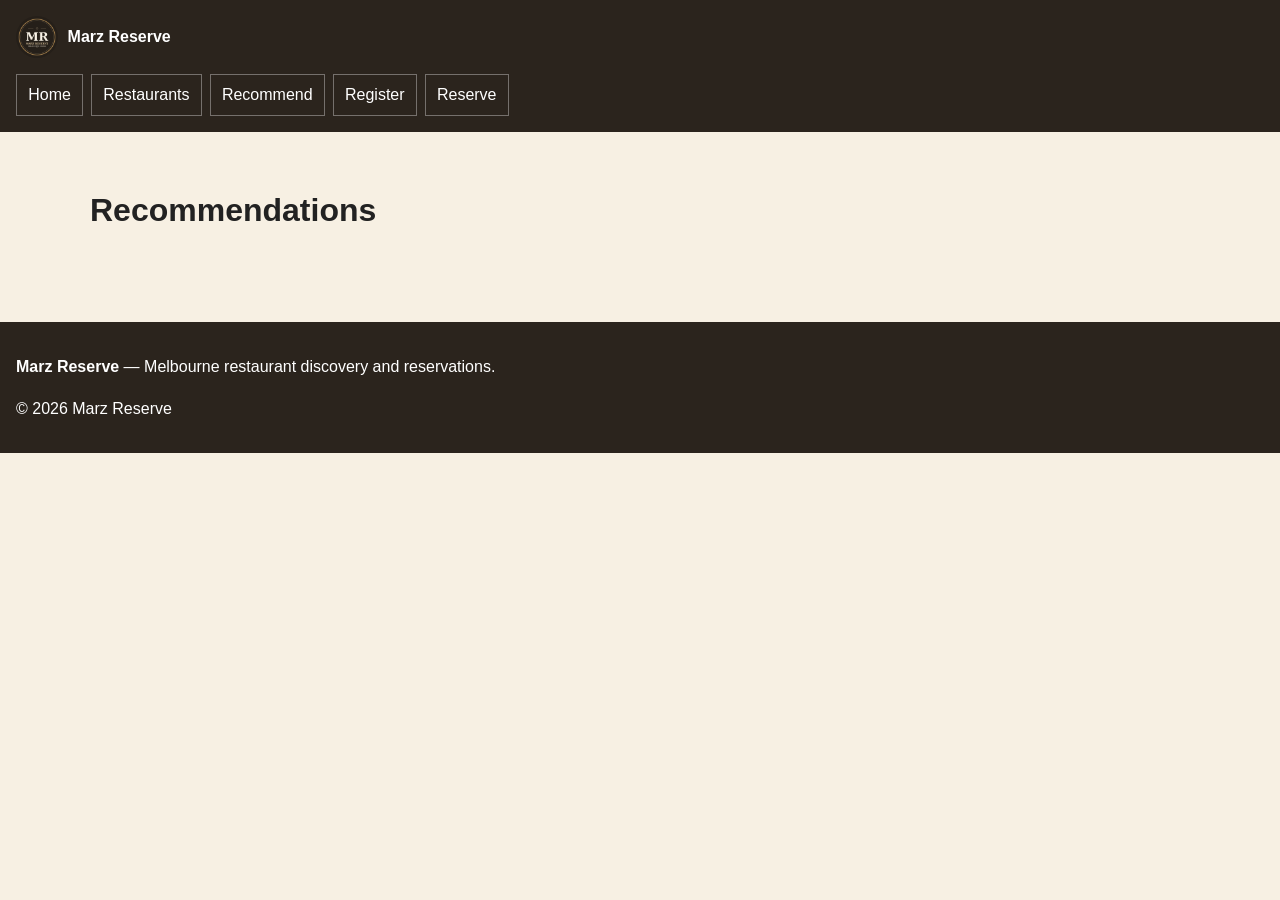
==== assignment2/recommend.html @ 9fd7fe4a "Set up website" ====
<!DOCTYPE html>
<html lang="en">
<head>
    <meta charset="UTF-8">
    <meta name="viewport" content="width=device-width, initial-scale=1.0">
    <title>Recommendations | Marz Reserve</title>
    <link rel="stylesheet" href="css/style.css">
    <script src="js/script.js" defer></script>
</head>
<body data-page="recommend">
    <header class="site-header">
        <a class="brand" href="index.html">
            <img src="images/logo.png" alt="Marz Reserve logo" class="brand-logo">
            <span class="brand-text">Marz Reserve</span>
        </a>
        <button class="nav-toggle" type="button" aria-expanded="false" aria-controls="site-nav">Menu</button>
        <nav id="site-nav" class="site-nav" aria-label="Main navigation">
            <a href="index.html" data-page="home">Home</a>
            <a href="restaurants.html" data-page="restaurants">Restaurants</a>
            <a href="recommend.html" data-page="recommend">Recommend</a>
            <a href="register.html" data-page="register">Register</a>
            <a href="reservation.html" data-page="reservation">Reserve</a>
        </nav>
    </header>
    <main class="section-shell page-hero"><h1>Recommendations</h1></main>
    <footer class="site-footer">
        <p><strong>Marz Reserve</strong> — Melbourne restaurant discovery and reservations.</p>
        <p>© 2026 Marz Reserve</p>
    </footer>
</body>
</html>
---- assignment2/css/style.css ----
* { box-sizing: border-box; }
body { margin: 0; font-family: Arial, sans-serif; line-height: 1.6; color: #222; background: #f7f0e3; }
img { max-width: 100%; display: block; }
a { color: inherit; }
.site-header { background: #2b241d; color: white; padding: 1rem; }
.brand { display: flex; align-items: center; gap: .6rem; color: white; text-decoration: none; font-weight: bold; }
.brand-logo { width: 42px; height: 42px; border-radius: 50%; }
.site-nav { display: flex; flex-wrap: wrap; gap: .5rem; margin-top: 1rem; }
.site-nav a { color: white; text-decoration: none; padding: .45rem .7rem; border: 1px solid rgba(255,255,255,.35); }
.site-nav a:hover, .site-nav a.active { background: #8b6a3f; }
.nav-toggle { display: none; }
.section-shell { width: min(1100px, calc(100% - 32px)); margin: auto; }
.page-hero, .hero { padding: 2rem 0; }
.container { display: flex; gap: 1rem; align-items: flex-start; }
main { flex: 3; }
aside { flex: 1; }
.card, .info-card, .restaurant-card, .lux-form, .recommend-results { background: #fffaf0; border: 1px solid #d9c6a6; padding: 1rem; margin-bottom: 1rem; }
.button { display: inline-block; background: #2b241d; color: white; padding: .55rem .9rem; text-decoration: none; border: 0; cursor: pointer; }
.button-outline { background: white; color: #2b241d; border: 1px solid #2b241d; }
.site-footer { margin-top: 2rem; padding: 1rem; background: #2b241d; color: white; }
@media (max-width: 767px) { .container, .site-nav { display: block; } .site-nav a { display: block; margin-top: .35rem; } }
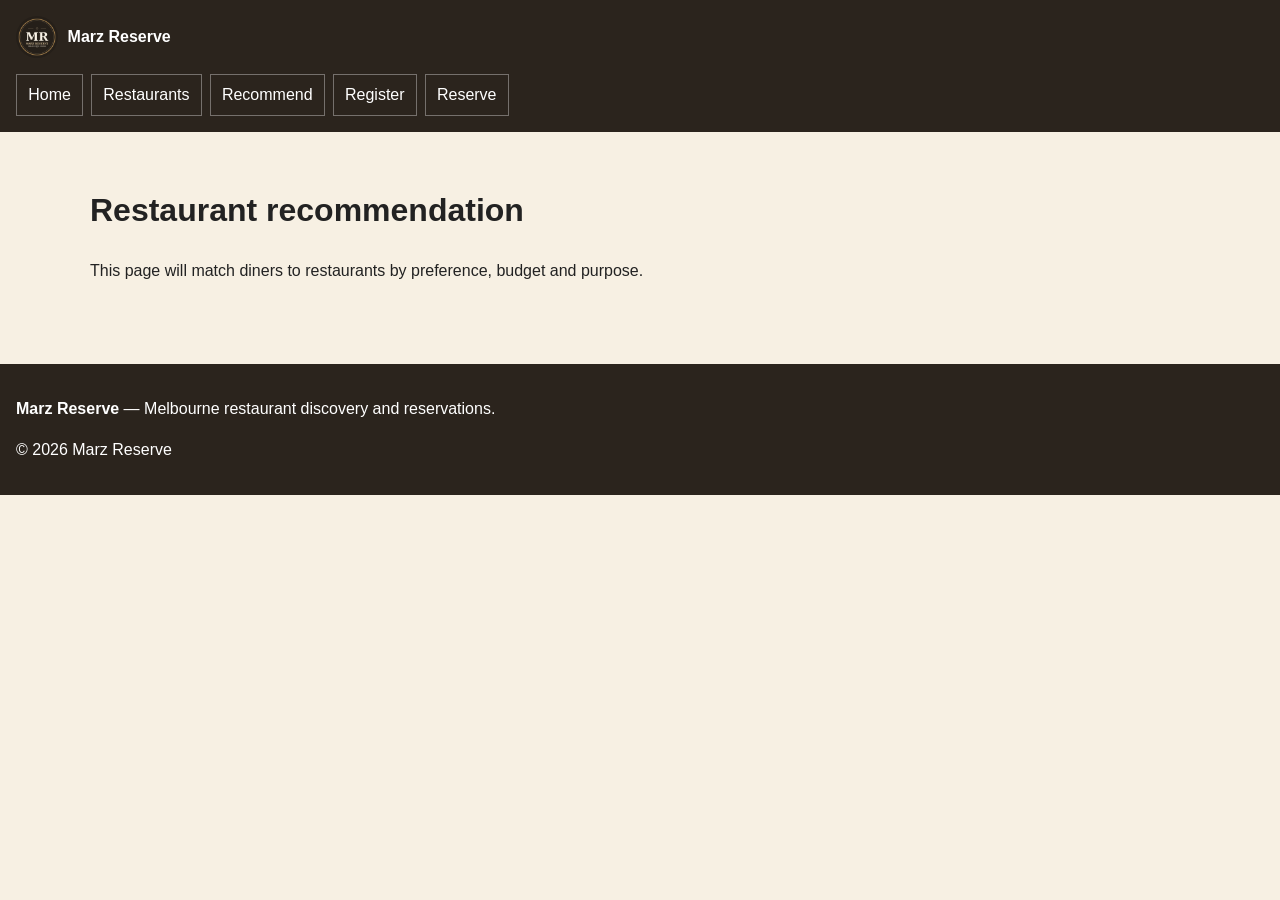
==== commit 191250c1: "Add restaurant pages" ====
--- a/assignment2/recommend.html
+++ b/assignment2/recommend.html
@@ -22,7 +22,7 @@
             <a href="reservation.html" data-page="reservation">Reserve</a>
         </nav>
     </header>
-    <main class="section-shell page-hero"><h1>Recommendations</h1></main>
+    <main class="section-shell page-hero"><h1>Restaurant recommendation</h1><p>This page will match diners to restaurants by preference, budget and purpose.</p></main>
     <footer class="site-footer">
         <p><strong>Marz Reserve</strong> — Melbourne restaurant discovery and reservations.</p>
         <p>© 2026 Marz Reserve</p>
--- a/assignment2/css/style.css
+++ b/assignment2/css/style.css
@@ -19,3 +19,11 @@
 .button-outline { background: white; color: #2b241d; border: 1px solid #2b241d; }
 .site-footer { margin-top: 2rem; padding: 1rem; background: #2b241d; color: white; }
 @media (max-width: 767px) { .container, .site-nav { display: block; } .site-nav a { display: block; margin-top: .35rem; } }
+
+.restaurant-grid, .intro-grid { display: grid; grid-template-columns: repeat(2, minmax(0, 1fr)); gap: 1rem; }
+.restaurant-card { border-radius: 14px; overflow: hidden; }
+.card-image-wrap img { width: 100%; height: 220px; object-fit: cover; }
+.price-pill { display: inline-block; background: #2b241d; color: white; padding: .3rem .55rem; margin-top: .5rem; }
+.dish-list { padding-left: 1.2rem; }
+.deposit { font-weight: bold; }
+@media (max-width: 767px) { .restaurant-grid, .intro-grid { grid-template-columns: 1fr; } }
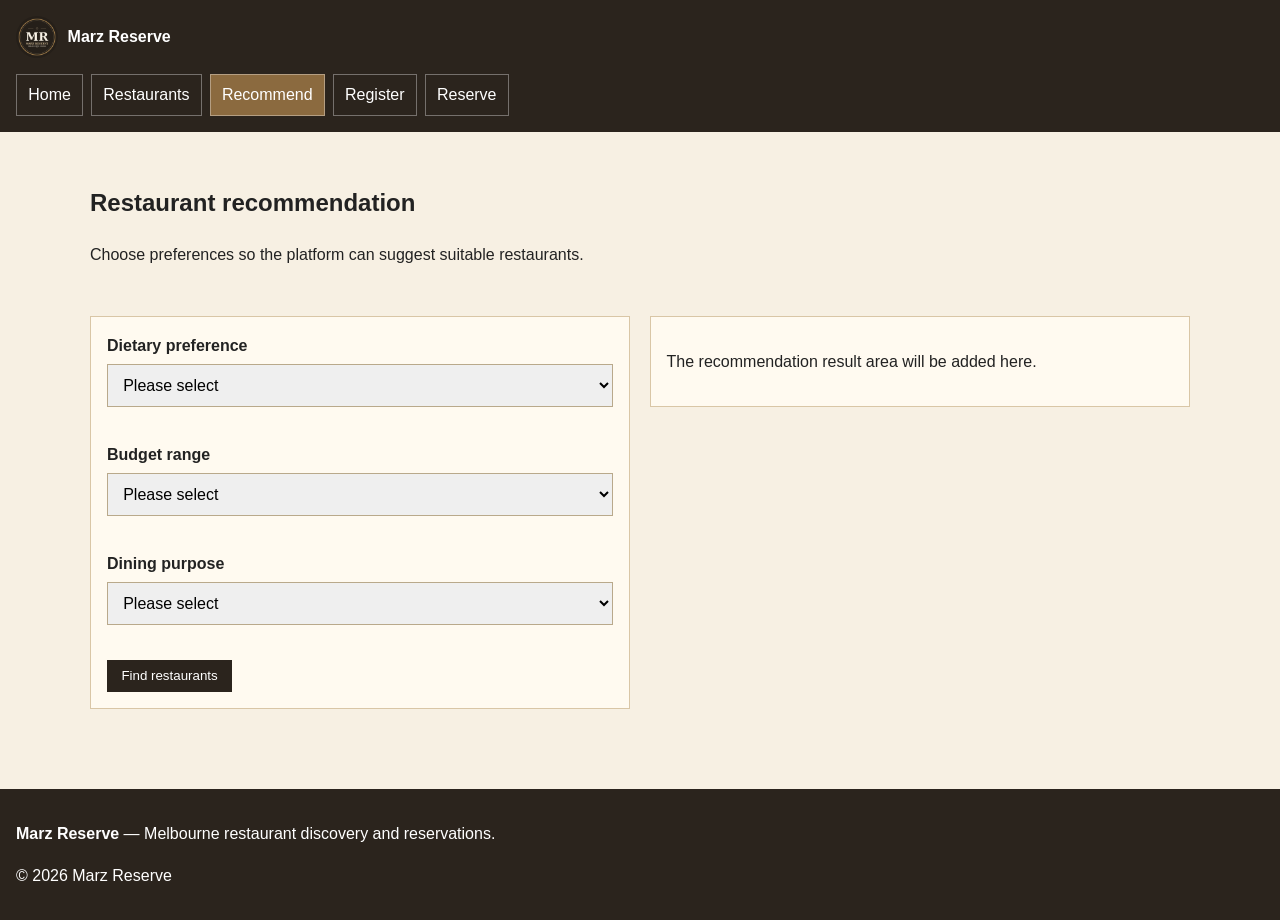
==== commit 0cdf575c: "Add booking forms" ====
--- a/assignment2/recommend.html
+++ b/assignment2/recommend.html
@@ -22,7 +22,51 @@
             <a href="reservation.html" data-page="reservation">Reserve</a>
         </nav>
     </header>
-    <main class="section-shell page-hero"><h1>Restaurant recommendation</h1><p>This page will match diners to restaurants by preference, budget and purpose.</p></main>
+    <main>
+        <section class="section-shell page-hero">
+            <h1>Restaurant recommendation</h1>
+            <p>Choose preferences so the platform can suggest suitable restaurants.</p>
+        </section>
+        <section class="section-shell form-layout">
+            <form id="recommendation-form" class="lux-form">
+                <div class="form-group">
+                    <label for="dietaryPreference">Dietary preference</label>
+                    <select id="dietaryPreference" name="dietaryPreference">
+                        <option value="">Please select</option>
+                        <option value="none">None</option>
+                        <option value="vegan">Vegan</option>
+                        <option value="vegetarian">Vegetarian</option>
+                        <option value="halal-friendly">Halal-friendly</option>
+                        <option value="gluten-free">Gluten-free</option>
+                    </select>
+                    <span id="dietaryPreference-error" class="error-message"></span>
+                </div>
+                <div class="form-group">
+                    <label for="budgetRange">Budget range</label>
+                    <select id="budgetRange" name="budgetRange">
+                        <option value="">Please select</option>
+                        <option value="low">Lower budget</option>
+                        <option value="mid">Mid range</option>
+                        <option value="luxury">Luxury</option>
+                    </select>
+                    <span id="budgetRange-error" class="error-message"></span>
+                </div>
+                <div class="form-group">
+                    <label for="diningPurpose">Dining purpose</label>
+                    <select id="diningPurpose" name="diningPurpose">
+                        <option value="">Please select</option>
+                        <option value="family">Family</option>
+                        <option value="date">Date</option>
+                        <option value="business">Business</option>
+                        <option value="celebration">Celebration</option>
+                    </select>
+                    <span id="diningPurpose-error" class="error-message"></span>
+                </div>
+                <button class="button" type="submit">Find restaurants</button>
+            </form>
+            <div class="recommend-results"><p>The recommendation result area will be added here.</p></div>
+        </section>
+    </main>
     <footer class="site-footer">
         <p><strong>Marz Reserve</strong> — Melbourne restaurant discovery and reservations.</p>
         <p>© 2026 Marz Reserve</p>
--- a/assignment2/css/style.css
+++ b/assignment2/css/style.css
@@ -27,3 +27,14 @@
 .dish-list { padding-left: 1.2rem; }
 .deposit { font-weight: bold; }
 @media (max-width: 767px) { .restaurant-grid, .intro-grid { grid-template-columns: 1fr; } }
+
+.form-layout { display: grid; grid-template-columns: 1fr 1fr; gap: 1.2rem; align-items: start; padding-bottom: 2rem; }
+.form-grid { display: grid; grid-template-columns: 1fr 1fr; gap: 1rem; }
+.form-group, .textinput { display: flex; flex-direction: column; gap: .35rem; margin-bottom: .8rem; }
+label, legend { font-weight: bold; }
+input, select, textarea { padding: .7rem; border: 1px solid #b9a98b; font: inherit; }
+fieldset { border: 1px solid #d9c6a6; margin: 0 0 1rem; }
+.fieldset-group label { margin-right: 1rem; }
+.error-message { color: #9b1d2d; font-weight: bold; min-height: 1rem; }
+.hidden { display: none; }
+@media (max-width: 900px) { .form-layout, .form-grid { grid-template-columns: 1fr; } }
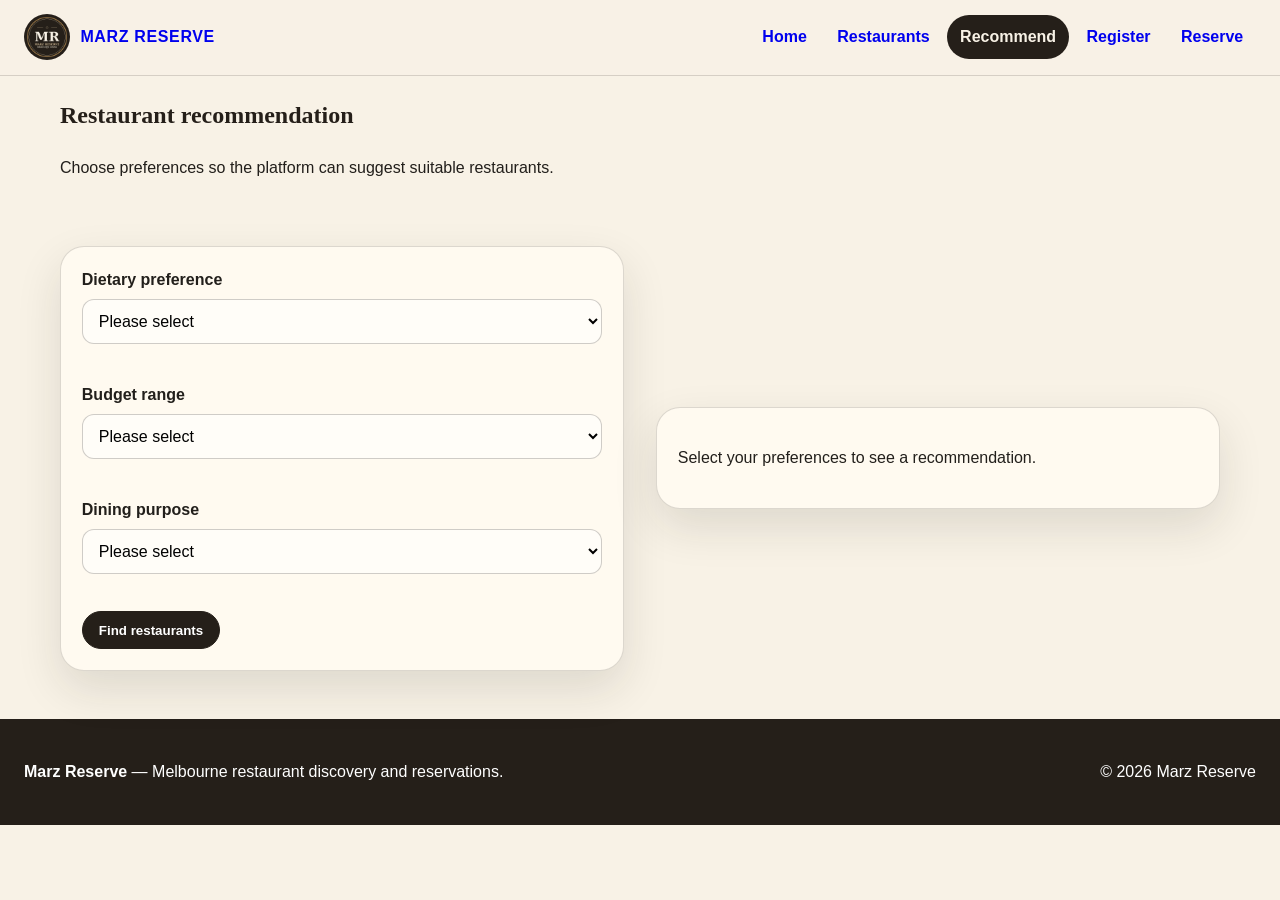
==== commit ab7b51a1: "Update page behaviour" ====
--- a/assignment2/recommend.html
+++ b/assignment2/recommend.html
@@ -64,7 +64,7 @@
                 </div>
                 <button class="button" type="submit">Find restaurants</button>
             </form>
-            <div class="recommend-results"><p>The recommendation result area will be added here.</p></div>
+            <div id="recommendation-results" class="recommend-results"><p>Select your preferences to see a recommendation.</p></div>
         </section>
     </main>
     <footer class="site-footer">
--- a/assignment2/css/style.css
+++ b/assignment2/css/style.css
@@ -1,40 +1,34 @@
+:root { --dark:#251f19; --paper:#fffaf0; --cream:#f8f2e6; --gold:#b48c53; --line:rgba(37,31,25,.16); --wine:#6f2634; }
 * { box-sizing: border-box; }
-body { margin: 0; font-family: Arial, sans-serif; line-height: 1.6; color: #222; background: #f7f0e3; }
-img { max-width: 100%; display: block; }
-a { color: inherit; }
-.site-header { background: #2b241d; color: white; padding: 1rem; }
-.brand { display: flex; align-items: center; gap: .6rem; color: white; text-decoration: none; font-weight: bold; }
-.brand-logo { width: 42px; height: 42px; border-radius: 50%; }
-.site-nav { display: flex; flex-wrap: wrap; gap: .5rem; margin-top: 1rem; }
-.site-nav a { color: white; text-decoration: none; padding: .45rem .7rem; border: 1px solid rgba(255,255,255,.35); }
-.site-nav a:hover, .site-nav a.active { background: #8b6a3f; }
-.nav-toggle { display: none; }
-.section-shell { width: min(1100px, calc(100% - 32px)); margin: auto; }
-.page-hero, .hero { padding: 2rem 0; }
-.container { display: flex; gap: 1rem; align-items: flex-start; }
-main { flex: 3; }
-aside { flex: 1; }
-.card, .info-card, .restaurant-card, .lux-form, .recommend-results { background: #fffaf0; border: 1px solid #d9c6a6; padding: 1rem; margin-bottom: 1rem; }
-.button { display: inline-block; background: #2b241d; color: white; padding: .55rem .9rem; text-decoration: none; border: 0; cursor: pointer; }
-.button-outline { background: white; color: #2b241d; border: 1px solid #2b241d; }
-.site-footer { margin-top: 2rem; padding: 1rem; background: #2b241d; color: white; }
-@media (max-width: 767px) { .container, .site-nav { display: block; } .site-nav a { display: block; margin-top: .35rem; } }
-
-.restaurant-grid, .intro-grid { display: grid; grid-template-columns: repeat(2, minmax(0, 1fr)); gap: 1rem; }
-.restaurant-card { border-radius: 14px; overflow: hidden; }
-.card-image-wrap img { width: 100%; height: 220px; object-fit: cover; }
-.price-pill { display: inline-block; background: #2b241d; color: white; padding: .3rem .55rem; margin-top: .5rem; }
-.dish-list { padding-left: 1.2rem; }
-.deposit { font-weight: bold; }
-@media (max-width: 767px) { .restaurant-grid, .intro-grid { grid-template-columns: 1fr; } }
-
-.form-layout { display: grid; grid-template-columns: 1fr 1fr; gap: 1.2rem; align-items: start; padding-bottom: 2rem; }
-.form-grid { display: grid; grid-template-columns: 1fr 1fr; gap: 1rem; }
-.form-group, .textinput { display: flex; flex-direction: column; gap: .35rem; margin-bottom: .8rem; }
-label, legend { font-weight: bold; }
-input, select, textarea { padding: .7rem; border: 1px solid #b9a98b; font: inherit; }
-fieldset { border: 1px solid #d9c6a6; margin: 0 0 1rem; }
-.fieldset-group label { margin-right: 1rem; }
-.error-message { color: #9b1d2d; font-weight: bold; min-height: 1rem; }
-.hidden { display: none; }
-@media (max-width: 900px) { .form-layout, .form-grid { grid-template-columns: 1fr; } }
+body { margin:0; font-family:"Segoe UI", Arial, sans-serif; line-height:1.65; background:var(--cream); color:#221f1b; }
+img { max-width:100%; display:block; }
+h1,h2,h3 { font-family: Georgia, serif; color:var(--dark); }
+.section-shell { width:min(1160px, calc(100% - 40px)); margin:auto; }
+.site-header { position:sticky; top:0; z-index:5; display:flex; justify-content:space-between; align-items:center; gap:1rem; padding:.9rem 1.5rem; background:rgba(248,242,230,.95); border-bottom:1px solid var(--line); }
+.brand { display:flex; align-items:center; gap:.65rem; text-decoration:none; font-weight:800; text-transform:uppercase; letter-spacing:.04em; }
+.brand-logo { width:46px; height:46px; border-radius:50%; }
+.site-nav { display:flex; flex-wrap:wrap; gap:.3rem; }
+.site-nav a { text-decoration:none; padding:.55rem .8rem; border-radius:999px; font-weight:700; }
+.site-nav a:hover, .site-nav a.active { background:var(--dark); color:var(--cream); }
+.nav-toggle { display:none; border:1px solid var(--line); background:var(--paper); border-radius:999px; padding:.5rem .8rem; }
+.hero, .form-layout { display:grid; grid-template-columns:1fr 1fr; gap:2rem; align-items:center; padding:3rem 0; }
+.hero-panel, .restaurant-card, .info-card, .lux-form, .recommend-results, .bill-summary { background:var(--paper); border:1px solid var(--line); border-radius:24px; overflow:hidden; box-shadow:0 18px 45px rgba(37,31,25,.12); }
+.hero-panel img { height:460px; width:100%; object-fit:cover; }
+.info-card, .card-body, .lux-form, .recommend-results, .bill-summary { padding:1.3rem; }
+.intro-grid, .restaurant-grid { display:grid; grid-template-columns:repeat(2,1fr); gap:1.1rem; padding:1rem 0 3rem; }
+.card-image-wrap img { width:100%; height:280px; object-fit:cover; }
+.price-pill { display:inline-block; margin:1rem; padding:.4rem .7rem; background:var(--dark); color:white; border-radius:999px; }
+.button { display:inline-block; border:1px solid var(--dark); border-radius:999px; padding:.65rem 1rem; background:var(--dark); color:white; text-decoration:none; font-weight:800; cursor:pointer; }
+.button-outline { background:transparent; color:var(--dark); }
+.form-grid { display:grid; grid-template-columns:1fr 1fr; gap:1rem; }
+.form-group { display:grid; gap:.35rem; margin-bottom:1rem; }
+label, legend { font-weight:800; }
+input, select, textarea { width:100%; padding:.75rem; border:1px solid rgba(37,31,25,.22); border-radius:12px; font:inherit; background:#fffdf8; }
+fieldset { border:1px solid var(--line); border-radius:16px; margin:0 0 1rem; padding:1rem; }
+.error-message { color:#a21d2d; font-weight:700; min-height:1rem; }
+.hidden { display:none; }
+.result-card { display:grid; grid-template-columns:120px 1fr; gap:1rem; padding:1rem; border:1px solid var(--line); border-radius:18px; background:#fffdf8; margin-bottom:1rem; }
+.result-card img { width:120px; height:120px; object-fit:cover; border-radius:14px; }
+.site-footer { display:flex; justify-content:space-between; gap:1rem; padding:1.5rem; background:var(--dark); color:white; }
+@media (max-width:900px) { .hero,.form-layout,.intro-grid,.restaurant-grid,.form-grid { grid-template-columns:1fr; } }
+@media (max-width:767px) { .site-header { flex-wrap:wrap; } .nav-toggle { display:inline-flex; } .site-nav { display:none; width:100%; } .site-nav.open { display:grid; grid-template-columns:1fr 1fr; } .result-card { grid-template-columns:1fr; } .result-card img { width:100%; } }
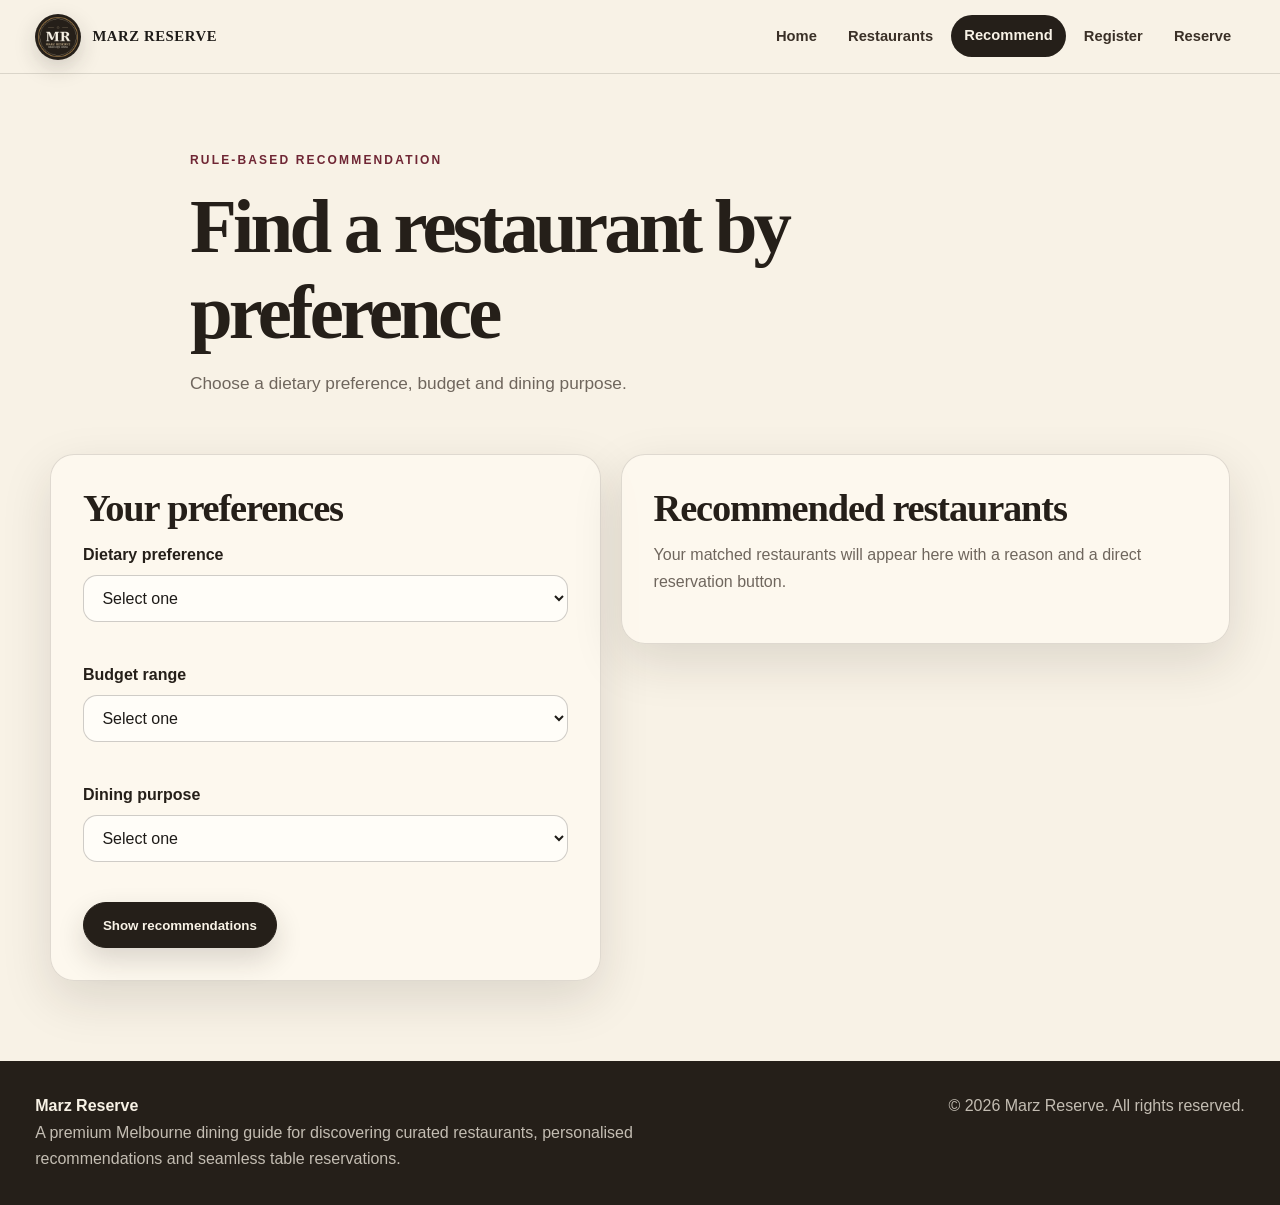
==== commit 52aa2298: "Add form validation" ====
--- a/assignment2/recommend.html
+++ b/assignment2/recommend.html
@@ -8,8 +8,9 @@
     <script src="js/script.js" defer></script>
 </head>
 <body data-page="recommend">
+    <!-- Site header and navigation -->
     <header class="site-header">
-        <a class="brand" href="index.html">
+        <a class="brand" href="index.html" aria-label="Marz Reserve home">
             <img src="images/logo.png" alt="Marz Reserve logo" class="brand-logo">
             <span class="brand-text">Marz Reserve</span>
         </a>
@@ -22,54 +23,68 @@
             <a href="reservation.html" data-page="reservation">Reserve</a>
         </nav>
     </header>
+    <!-- Main content (this page) -->
     <main>
-        <section class="section-shell page-hero">
-            <h1>Restaurant recommendation</h1>
-            <p>Choose preferences so the platform can suggest suitable restaurants.</p>
+        <section class="page-hero section-shell reveal">
+            <p class="eyebrow">Rule-based recommendation</p>
+            <h1>Find a restaurant by preference</h1>
+            <p>Choose a dietary preference, budget and dining purpose.</p>
         </section>
+
         <section class="section-shell form-layout">
-            <form id="recommendation-form" class="lux-form">
+            <form id="recommendation-form" class="lux-form reveal" novalidate>
+                <h2>Your preferences</h2>
                 <div class="form-group">
                     <label for="dietaryPreference">Dietary preference</label>
-                    <select id="dietaryPreference" name="dietaryPreference">
-                        <option value="">Please select</option>
+                    <select id="dietaryPreference" name="dietaryPreference" required>
+                        <option value="">Select one</option>
                         <option value="none">None</option>
                         <option value="vegan">Vegan</option>
                         <option value="vegetarian">Vegetarian</option>
-                        <option value="halal-friendly">Halal-friendly</option>
-                        <option value="gluten-free">Gluten-free</option>
+                        <option value="halal-friendly">Halal-friendly / vegetarian-safe</option>
+                        <option value="seafood">Seafood focused</option>
+                        <option value="gluten-free">Gluten-free friendly</option>
                     </select>
-                    <span id="dietaryPreference-error" class="error-message"></span>
+                    <span class="error-message" id="dietaryPreference-error"></span>
                 </div>
                 <div class="form-group">
                     <label for="budgetRange">Budget range</label>
-                    <select id="budgetRange" name="budgetRange">
-                        <option value="">Please select</option>
-                        <option value="low">Lower budget</option>
-                        <option value="mid">Mid range</option>
-                        <option value="luxury">Luxury</option>
+                    <select id="budgetRange" name="budgetRange" required>
+                        <option value="">Select one</option>
+                        <option value="low">Under $90 per person</option>
+                        <option value="mid">$90–$150 per person</option>
+                        <option value="luxury">$150+ per person</option>
                     </select>
-                    <span id="budgetRange-error" class="error-message"></span>
+                    <span class="error-message" id="budgetRange-error"></span>
                 </div>
                 <div class="form-group">
                     <label for="diningPurpose">Dining purpose</label>
-                    <select id="diningPurpose" name="diningPurpose">
-                        <option value="">Please select</option>
-                        <option value="family">Family</option>
-                        <option value="date">Date</option>
-                        <option value="business">Business</option>
+                    <select id="diningPurpose" name="diningPurpose" required>
+                        <option value="">Select one</option>
+                        <option value="date">Date night</option>
+                        <option value="business">Business dinner</option>
+                        <option value="family">Family or group dinner</option>
                         <option value="celebration">Celebration</option>
+                        <option value="solo">Solo food experience</option>
                     </select>
-                    <span id="diningPurpose-error" class="error-message"></span>
+                    <span class="error-message" id="diningPurpose-error"></span>
                 </div>
-                <button class="button" type="submit">Find restaurants</button>
+                <button class="button" type="submit">Show recommendations</button>
             </form>
-            <div id="recommendation-results" class="recommend-results"><p>Select your preferences to see a recommendation.</p></div>
+            <div class="recommend-results reveal" aria-live="polite">
+                <h2>Recommended restaurants</h2>
+                <p class="muted">Your matched restaurants will appear here with a reason and a direct reservation button.</p>
+                <div id="recommendation-results" class="result-stack"></div>
+            </div>
         </section>
     </main>
+    <!-- footer and note -->
     <footer class="site-footer">
-        <p><strong>Marz Reserve</strong> — Melbourne restaurant discovery and reservations.</p>
-        <p>© 2026 Marz Reserve</p>
+        <div>
+            <strong>Marz Reserve</strong>
+            <p>A premium Melbourne dining guide for discovering curated restaurants, personalised recommendations and seamless table reservations.</p>
+        </div>
+        <p class="footer-note">© 2026 Marz Reserve. All rights reserved.</p>
     </footer>
 </body>
 </html>
--- a/assignment2/css/style.css
+++ b/assignment2/css/style.css
@@ -1,34 +1,414 @@
-:root { --dark:#251f19; --paper:#fffaf0; --cream:#f8f2e6; --gold:#b48c53; --line:rgba(37,31,25,.16); --wine:#6f2634; }
+/* Marz Reserve stylesheet */
+:root {
+    --espresso: #251f19;
+    --espresso-soft: #3a3027;
+    --ivory: #f8f2e6;
+    --paper: #fffaf0;
+    --champagne: #d8c19b;
+    --gold: #b48c53;
+    --olive: #596044;
+    --wine: #6f2634;
+    --ink: #1e1b18;
+    --muted: #6f665d;
+    --line: rgba(37, 31, 25, 0.14);
+    --shadow: 0 18px 50px rgba(37, 31, 25, 0.13);
+    --radius: 24px;
+}
+
 * { box-sizing: border-box; }
-body { margin:0; font-family:"Segoe UI", Arial, sans-serif; line-height:1.65; background:var(--cream); color:#221f1b; }
-img { max-width:100%; display:block; }
-h1,h2,h3 { font-family: Georgia, serif; color:var(--dark); }
-.section-shell { width:min(1160px, calc(100% - 40px)); margin:auto; }
-.site-header { position:sticky; top:0; z-index:5; display:flex; justify-content:space-between; align-items:center; gap:1rem; padding:.9rem 1.5rem; background:rgba(248,242,230,.95); border-bottom:1px solid var(--line); }
-.brand { display:flex; align-items:center; gap:.65rem; text-decoration:none; font-weight:800; text-transform:uppercase; letter-spacing:.04em; }
-.brand-logo { width:46px; height:46px; border-radius:50%; }
-.site-nav { display:flex; flex-wrap:wrap; gap:.3rem; }
-.site-nav a { text-decoration:none; padding:.55rem .8rem; border-radius:999px; font-weight:700; }
-.site-nav a:hover, .site-nav a.active { background:var(--dark); color:var(--cream); }
-.nav-toggle { display:none; border:1px solid var(--line); background:var(--paper); border-radius:999px; padding:.5rem .8rem; }
-.hero, .form-layout { display:grid; grid-template-columns:1fr 1fr; gap:2rem; align-items:center; padding:3rem 0; }
-.hero-panel, .restaurant-card, .info-card, .lux-form, .recommend-results, .bill-summary { background:var(--paper); border:1px solid var(--line); border-radius:24px; overflow:hidden; box-shadow:0 18px 45px rgba(37,31,25,.12); }
-.hero-panel img { height:460px; width:100%; object-fit:cover; }
-.info-card, .card-body, .lux-form, .recommend-results, .bill-summary { padding:1.3rem; }
-.intro-grid, .restaurant-grid { display:grid; grid-template-columns:repeat(2,1fr); gap:1.1rem; padding:1rem 0 3rem; }
-.card-image-wrap img { width:100%; height:280px; object-fit:cover; }
-.price-pill { display:inline-block; margin:1rem; padding:.4rem .7rem; background:var(--dark); color:white; border-radius:999px; }
-.button { display:inline-block; border:1px solid var(--dark); border-radius:999px; padding:.65rem 1rem; background:var(--dark); color:white; text-decoration:none; font-weight:800; cursor:pointer; }
-.button-outline { background:transparent; color:var(--dark); }
-.form-grid { display:grid; grid-template-columns:1fr 1fr; gap:1rem; }
-.form-group { display:grid; gap:.35rem; margin-bottom:1rem; }
-label, legend { font-weight:800; }
-input, select, textarea { width:100%; padding:.75rem; border:1px solid rgba(37,31,25,.22); border-radius:12px; font:inherit; background:#fffdf8; }
-fieldset { border:1px solid var(--line); border-radius:16px; margin:0 0 1rem; padding:1rem; }
-.error-message { color:#a21d2d; font-weight:700; min-height:1rem; }
-.hidden { display:none; }
-.result-card { display:grid; grid-template-columns:120px 1fr; gap:1rem; padding:1rem; border:1px solid var(--line); border-radius:18px; background:#fffdf8; margin-bottom:1rem; }
-.result-card img { width:120px; height:120px; object-fit:cover; border-radius:14px; }
-.site-footer { display:flex; justify-content:space-between; gap:1rem; padding:1.5rem; background:var(--dark); color:white; }
-@media (max-width:900px) { .hero,.form-layout,.intro-grid,.restaurant-grid,.form-grid { grid-template-columns:1fr; } }
-@media (max-width:767px) { .site-header { flex-wrap:wrap; } .nav-toggle { display:inline-flex; } .site-nav { display:none; width:100%; } .site-nav.open { display:grid; grid-template-columns:1fr 1fr; } .result-card { grid-template-columns:1fr; } .result-card img { width:100%; } }
+html { scroll-behavior: smooth; }
+body {
+    margin: 0;
+    font: 16px/1.65 "Segoe UI", Arial, sans-serif;
+    background: var(--ivory);
+    color: var(--ink);
+}
+img { display: block; max-width: 100%; }
+a { color: inherit; }
+p { margin: 0 0 1rem; }
+h1, h2, h3 {
+    margin: 0 0 0.8rem;
+    font-family: Georgia, "Times New Roman", serif;
+    line-height: 1.12;
+    color: var(--espresso);
+}
+h1 { font-size: clamp(2.45rem, 6vw, 5.6rem); letter-spacing: -0.05em; }
+h2 { font-size: clamp(1.7rem, 3vw, 2.7rem); letter-spacing: -0.03em; }
+h3 { font-size: 1.05rem; letter-spacing: 0.02em; }
+
+.section-shell { width: min(1180px, calc(100% - 40px)); margin: 0 auto; }
+.location, .muted, .hint, .optional { color: var(--muted); }
+.hidden { display: none; }
+
+/* Header and navigation */
+.site-header {
+    position: sticky;
+    top: 0;
+    z-index: 20;
+    display: flex;
+    align-items: center;
+    justify-content: space-between;
+    gap: 1rem;
+    padding: 0.85rem clamp(1rem, 3vw, 2.2rem);
+    background: rgba(248, 242, 230, 0.92);
+    border-bottom: 1px solid var(--line);
+    backdrop-filter: blur(18px);
+}
+.brand, .site-nav, .button, .fieldset-group label, .inline-check {
+    display: inline-flex;
+    align-items: center;
+}
+.brand {
+    min-width: max-content;
+    gap: 0.7rem;
+    text-decoration: none;
+}
+.brand-logo {
+    width: 46px;
+    height: 46px;
+    border-radius: 50%;
+    box-shadow: 0 8px 22px rgba(37, 31, 25, 0.18);
+}
+.brand-text {
+    font: 700 0.92rem Georgia, "Times New Roman", serif;
+    letter-spacing: 0.04em;
+    text-transform: uppercase;
+}
+.site-nav {
+    flex-wrap: wrap;
+    justify-content: flex-end;
+    gap: 0.25rem;
+}
+#site-nav { align-items: center; }
+.site-nav a, .button, .nav-toggle { border-radius: 999px; font-weight: 800; }
+.site-nav a {
+    padding: 0.55rem 0.85rem;
+    color: var(--espresso-soft);
+    font-size: 0.92rem;
+    text-decoration: none;
+    transition: 0.25s ease;
+}
+.site-nav a:hover, .site-nav a:focus-visible, .site-nav a.active {
+    background: var(--espresso);
+    color: var(--ivory);
+    transform: translateY(-1px);
+}
+.nav-toggle {
+    display: none;
+    padding: 0.55rem 0.8rem;
+    border: 1px solid var(--line);
+    background: var(--paper);
+    color: var(--espresso);
+}
+
+/* Shared buttons and hero blocks */
+.hero, .split-section, .form-layout { display: grid; align-items: center; }
+.hero {
+    grid-template-columns: minmax(0, 1fr) minmax(340px, 0.82fr);
+    gap: clamp(1.5rem, 4vw, 4rem);
+    padding: clamp(3rem, 7vw, 7rem) 0 clamp(2rem, 5vw, 5rem);
+}
+.hero-lead, .page-hero p:last-child { color: var(--muted); }
+.hero-lead { max-width: 680px; font-size: clamp(1.05rem, 2vw, 1.24rem); }
+.page-hero { max-width: 900px; padding: clamp(2.5rem, 6vw, 5rem) 0 1.5rem; }
+.page-hero p:last-child { font-size: 1.08rem; }
+.eyebrow {
+    margin-bottom: 0.85rem;
+    color: var(--wine);
+    font-size: 0.75rem;
+    font-weight: 800;
+    letter-spacing: 0.18em;
+    text-transform: uppercase;
+}
+.hero-actions, .card-actions, .match-tags {
+    display: flex;
+    flex-wrap: wrap;
+    gap: 0.85rem;
+}
+.hero-actions, .card-actions { margin-top: 1.6rem; }
+.button {
+    justify-content: center;
+    min-height: 46px;
+    padding: 0.72rem 1.18rem;
+    border: 1px solid var(--espresso);
+    background: var(--espresso);
+    color: var(--ivory);
+    cursor: pointer;
+    text-decoration: none;
+    box-shadow: 0 12px 28px rgba(37, 31, 25, 0.16);
+    transition: 0.25s ease;
+}
+.button:hover, .button:focus-visible {
+    transform: translateY(-2px);
+    box-shadow: 0 18px 36px rgba(37, 31, 25, 0.24);
+}
+.button-outline { background: transparent; color: var(--espresso); }
+.hero-panel, .restaurant-card, .card-image-wrap { overflow: hidden; }
+.hero-panel {
+    position: relative;
+    min-height: 540px;
+    border-radius: 38px;
+    box-shadow: var(--shadow);
+    isolation: isolate;
+}
+.hero-panel img {
+    width: 100%;
+    height: 100%;
+    min-height: 540px;
+    object-fit: cover;
+    transform: scale(1.02);
+    animation: slowZoom 13s ease-in-out infinite alternate;
+}
+.hero-panel::after, .card-image-wrap::after {
+    content: "";
+    position: absolute;
+    inset: 0;
+    background: linear-gradient(180deg, rgba(37, 31, 25, 0.02), rgba(37, 31, 25, 0.46));
+    pointer-events: none;
+}
+.floating-card {
+    position: absolute;
+    z-index: 2;
+    left: 1.25rem;
+    right: 1.25rem;
+    bottom: 1.25rem;
+    padding: 1rem;
+    border: 1px solid rgba(248, 242, 230, 0.36);
+    border-radius: 20px;
+    background: rgba(248, 242, 230, 0.88);
+    backdrop-filter: blur(16px);
+}
+.floating-card span {
+    display: block;
+    color: var(--wine);
+    font-size: 0.72rem;
+    font-weight: 800;
+    letter-spacing: 0.14em;
+    text-transform: uppercase;
+}
+
+/* Cards, grids and restaurant listings */
+.info-card, .lux-form, .recommend-results, .bill-summary, .mini-feature, .restaurant-card {
+    border: 1px solid var(--line);
+    box-shadow: var(--shadow);
+}
+.info-card, .lux-form, .recommend-results, .bill-summary, .mini-feature {
+    border-radius: var(--radius);
+    background: rgba(255, 250, 240, 0.75);
+}
+.info-card, .card-body, .lux-form, .recommend-results, .bill-summary { padding: clamp(1.1rem, 3vw, 2rem); }
+.intro-grid, .restaurant-grid, .form-grid, .result-stack, .bill-output {
+    display: grid;
+    gap: 1rem;
+}
+.intro-grid { grid-template-columns: repeat(3, 1fr); padding: 2rem 0 4rem; }
+.split-section {
+    grid-template-columns: 0.85fr 1.15fr;
+    gap: 1.2rem;
+    padding: 0 0 5rem;
+}
+.mini-feature {
+    display: grid;
+    grid-template-columns: 44% 1fr;
+    overflow: hidden;
+}
+.mini-feature img { height: 100%; object-fit: cover; }
+.mini-feature div { padding: 1.5rem; }
+.mini-feature a { color: var(--wine); font-weight: 800; }
+.restaurant-grid {
+    grid-template-columns: repeat(2, minmax(0, 1fr));
+    gap: 1.25rem;
+    padding: 1rem 0 5rem;
+}
+.restaurant-card {
+    border-radius: 30px;
+    background: var(--paper);
+    transition: 0.28s ease;
+}
+.restaurant-card:hover {
+    transform: translateY(-5px);
+    box-shadow: 0 28px 70px rgba(37, 31, 25, 0.18);
+}
+.card-image-wrap { position: relative; height: 310px; }
+.card-image-wrap img, .result-card img {
+    width: 100%;
+    height: 100%;
+    object-fit: cover;
+}
+.card-image-wrap img { transition: transform 0.55s ease; }
+.restaurant-card:hover .card-image-wrap img { transform: scale(1.045); }
+.price-pill {
+    position: absolute;
+    z-index: 1;
+    left: 1rem;
+    bottom: 1rem;
+    padding: 0.48rem 0.75rem;
+    border: 1px solid rgba(248, 242, 230, 0.45);
+    border-radius: 999px;
+    background: rgba(37, 31, 25, 0.78);
+    color: var(--ivory);
+    font-weight: 800;
+    backdrop-filter: blur(12px);
+}
+.dish-list { margin: 0 0 1rem; padding-left: 1.1rem; }
+.dish-list li { margin-bottom: 0.3rem; }
+.deposit {
+    padding: 0.8rem 0.9rem;
+    border-radius: 14px;
+    background: rgba(216, 193, 155, 0.28);
+}
+
+/* Forms, validation messages and dynamic blocks */
+.form-layout {
+    grid-template-columns: 0.95fr 1.05fr;
+    gap: 1.2rem;
+    padding: 1rem 0 5rem;
+    align-items: start;
+}
+.narrow-section { max-width: 920px; padding: 1rem 0 5rem; }
+.two-col { grid-template-columns: repeat(2, minmax(0, 1fr)); }
+.form-group { display: grid; gap: 0.4rem; margin-bottom: 1rem; }
+label, legend { color: var(--espresso); font-weight: 800; }
+input, select, textarea {
+    width: 100%;
+    padding: 0.82rem 0.9rem;
+    border: 1px solid rgba(37, 31, 25, 0.22);
+    border-radius: 14px;
+    background: #fffdf8;
+    color: var(--ink);
+    font: inherit;
+}
+input:focus, select:focus, textarea:focus {
+    outline: 3px solid rgba(180, 140, 83, 0.35);
+    border-color: var(--gold);
+}
+textarea { resize: vertical; }
+.fieldset-group {
+    display: flex;
+    flex-wrap: wrap;
+    gap: 0.8rem 1rem;
+    margin: 0 0 1rem;
+    padding: 1rem;
+    border: 1px solid var(--line);
+    border-radius: 18px;
+}
+.compact-fieldset { display: grid; }
+.fieldset-group label, .inline-check { gap: 0.45rem; font-weight: 600; }
+.fieldset-group input, .inline-check input { width: auto; }
+.error-message {
+    min-height: 1.1rem;
+    color: #a21d2d;
+    font-size: 0.9rem;
+    font-weight: 700;
+}
+.success-box:not(:empty) {
+    margin: 0 0 1rem;
+    padding: 0.85rem 1rem;
+    border: 1px solid rgba(89, 96, 68, 0.35);
+    border-radius: 16px;
+    background: rgba(89, 96, 68, 0.1);
+    color: #344022;
+    font-weight: 700;
+}
+.conditional-box {
+    margin-bottom: 1rem;
+    padding: 1rem;
+    border: 1px dashed rgba(37, 31, 25, 0.2);
+    border-radius: 18px;
+    background: rgba(216, 193, 155, 0.16);
+}
+
+/* Recommendation cards and bill output */
+.result-stack { margin-top: 1rem; }
+.result-card {
+    display: grid;
+    grid-template-columns: 130px 1fr;
+    gap: 1rem;
+    padding: 0.85rem;
+    border: 1px solid var(--line);
+    border-radius: 20px;
+    background: #fffdf8;
+}
+.result-card img { width: 130px; height: 130px; border-radius: 16px; }
+.result-card h3 { margin-bottom: 0.25rem; }
+.match-tags { gap: 0.45rem; margin: 0.6rem 0; }
+.match-tags span {
+    padding: 0.25rem 0.55rem;
+    border-radius: 999px;
+    background: rgba(111, 38, 52, 0.1);
+    color: var(--wine);
+    font-size: 0.82rem;
+    font-weight: 800;
+}
+.bill-output { gap: 0.65rem; margin: 1rem 0 1.3rem; }
+.bill-line {
+    display: flex;
+    justify-content: space-between;
+    gap: 1rem;
+    padding: 0.65rem 0;
+    border-bottom: 1px solid var(--line);
+}
+.bill-line.total {
+    border-bottom: 0;
+    color: var(--wine);
+    font-size: 1.35rem;
+    font-weight: 900;
+}
+
+/* Footer and animation */
+.site-footer {
+    display: flex;
+    justify-content: space-between;
+    gap: 2rem;
+    padding: 2rem clamp(1rem, 3vw, 2.2rem);
+    background: var(--espresso);
+    color: var(--ivory);
+}
+.site-footer p {
+    max-width: 620px;
+    margin-bottom: 0;
+    color: rgba(248, 242, 230, 0.75);
+}
+.footer-note { text-align: right; }
+.reveal {
+    opacity: 0;
+    transform: translateY(18px);
+    transition: opacity 0.7s ease, transform 0.7s ease;
+}
+.reveal.is-visible { opacity: 1; transform: translateY(0); }
+@keyframes slowZoom { from { transform: scale(1.02); } to { transform: scale(1.08); } }
+
+/* Responsive layout */
+@media (max-width: 1023px) {
+    .hero, .split-section, .form-layout, .intro-grid, .restaurant-grid { grid-template-columns: 1fr; }
+    .hero-panel, .hero-panel img { min-height: 430px; }
+}
+
+@media (max-width: 767px) {
+    body { font-size: 15px; }
+    .site-header { align-items: flex-start; flex-wrap: wrap; }
+    .nav-toggle { display: inline-flex; }
+    .site-nav {
+        display: none;
+        width: 100%;
+        grid-template-columns: repeat(2, minmax(0, 1fr));
+        justify-content: stretch;
+        gap: 0.35rem;
+        margin-top: 0.35rem;
+        padding: 0.45rem;
+        border: 1px solid var(--line);
+        border-radius: 1rem;
+        background: rgba(255, 250, 240, 0.96);
+        box-shadow: 0 14px 34px rgba(37, 31, 25, 0.10);
+    }
+    .site-nav.open { display: grid; }
+    .site-nav a { padding: 0.48rem 0.5rem; text-align: center; font-size: 0.84rem; }
+    .brand-text { font-size: 0.78rem; }
+    .hero { padding-top: 2.3rem; }
+    .hero-panel, .hero-panel img { min-height: 340px; }
+    .mini-feature, .two-col, .result-card { grid-template-columns: 1fr; }
+    .result-card img { width: 100%; height: 190px; }
+    .card-image-wrap { height: 250px; }
+    .site-footer { display: block; }
+    .footer-note { margin-top: 1rem; text-align: left; }
+}
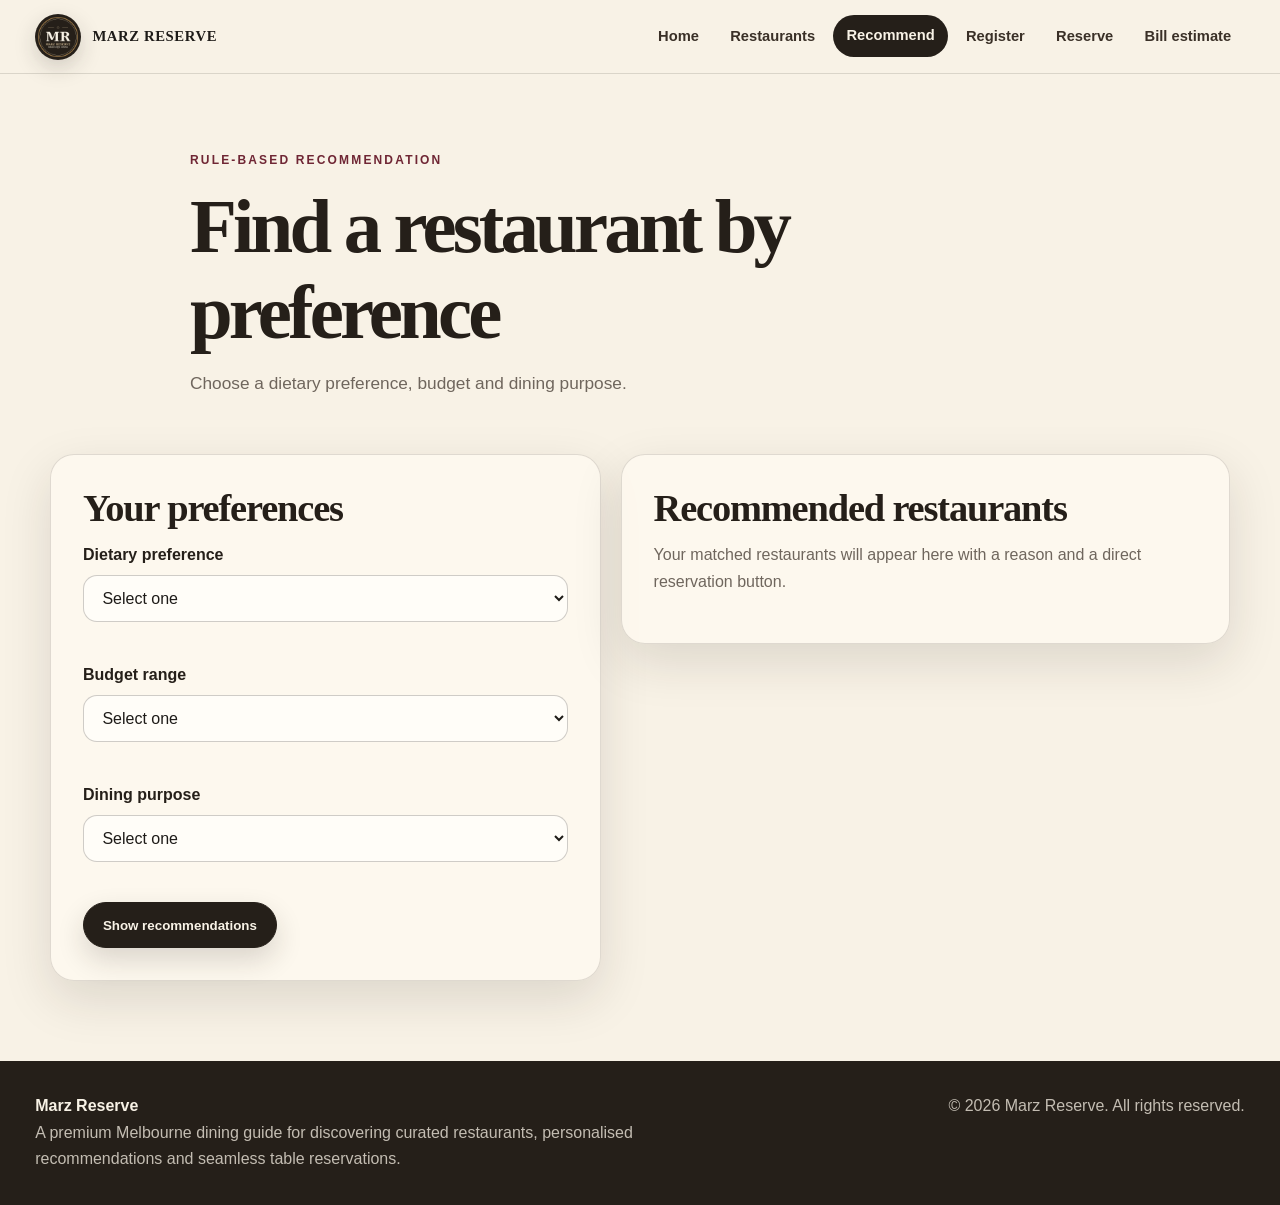
==== commit 4f17f8cd: "Final assignment" ====
--- a/assignment2/recommend.html
+++ b/assignment2/recommend.html
@@ -21,6 +21,7 @@
             <a href="recommend.html" data-page="recommend">Recommend</a>
             <a href="register.html" data-page="register">Register</a>
             <a href="reservation.html" data-page="reservation">Reserve</a>
+            <a href="bill.html" data-page="bill">Bill estimate</a>
         </nav>
     </header>
     <!-- Main content (this page) -->
